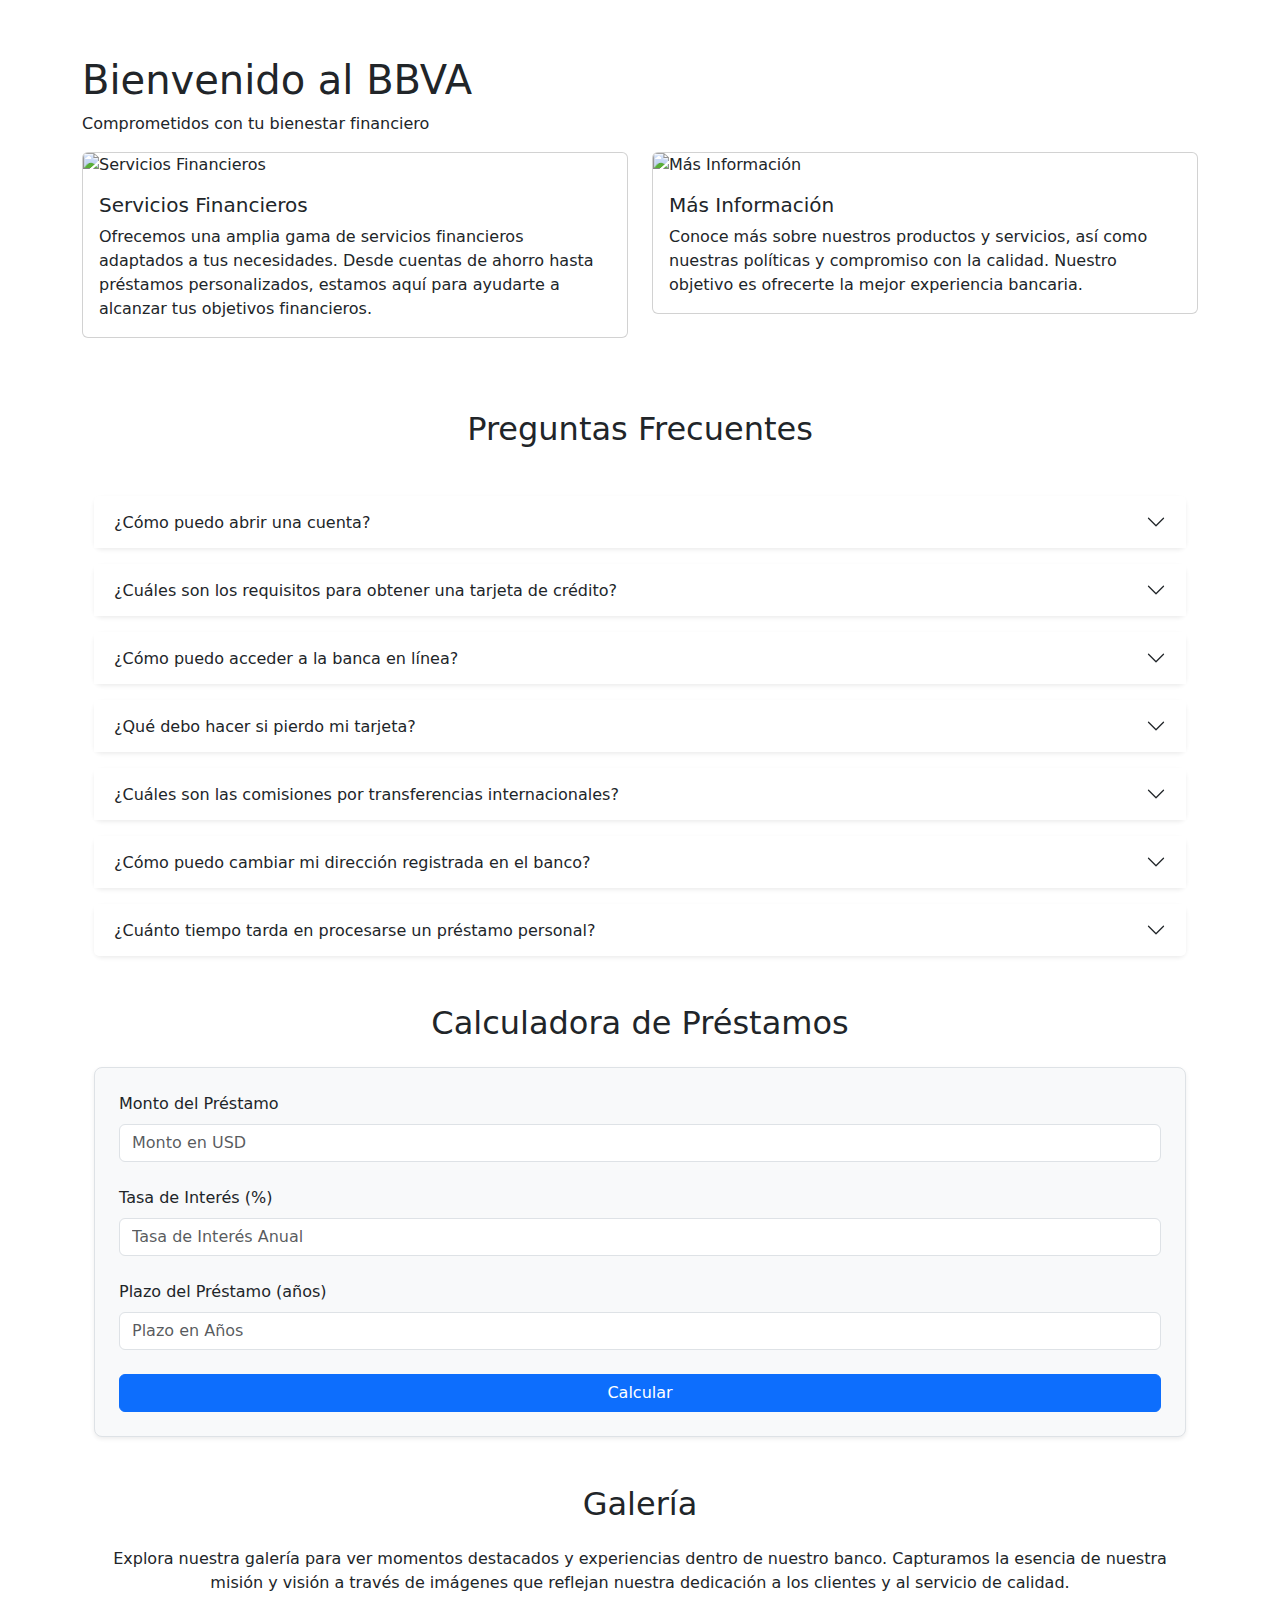
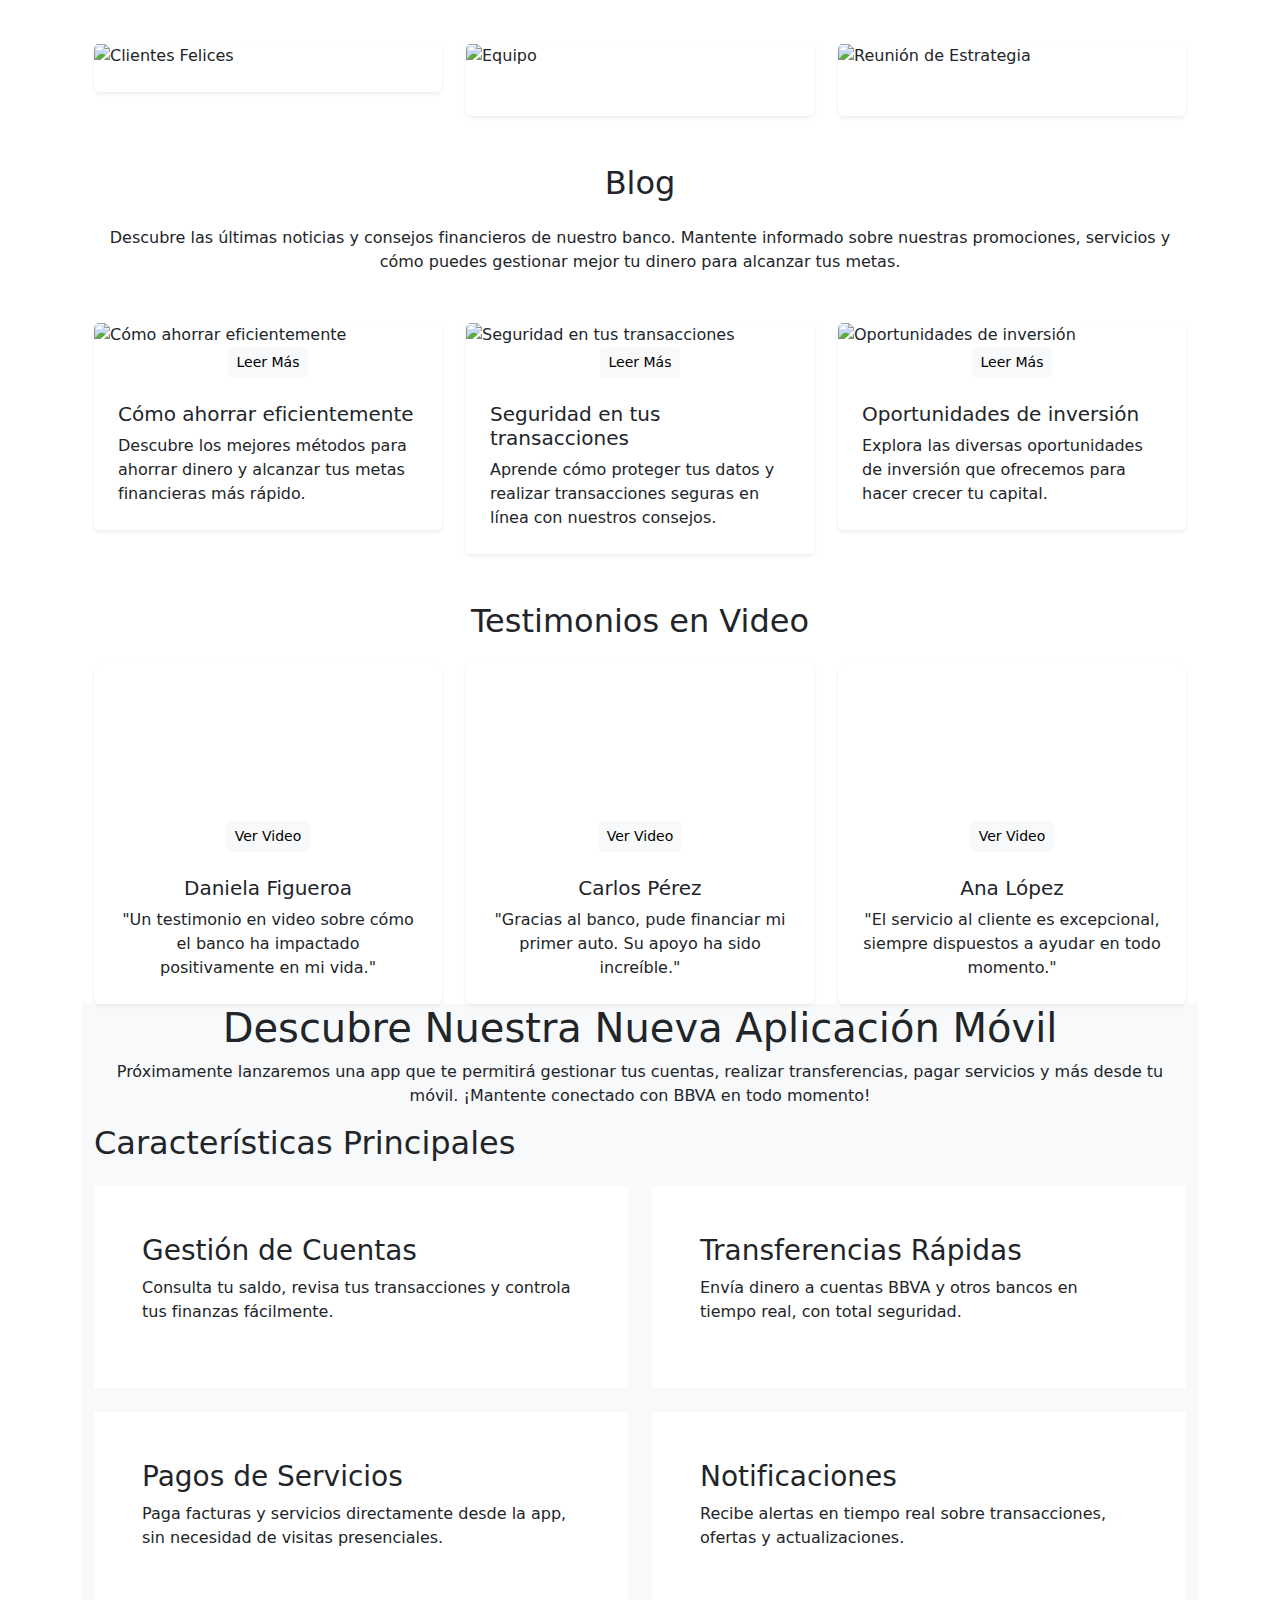
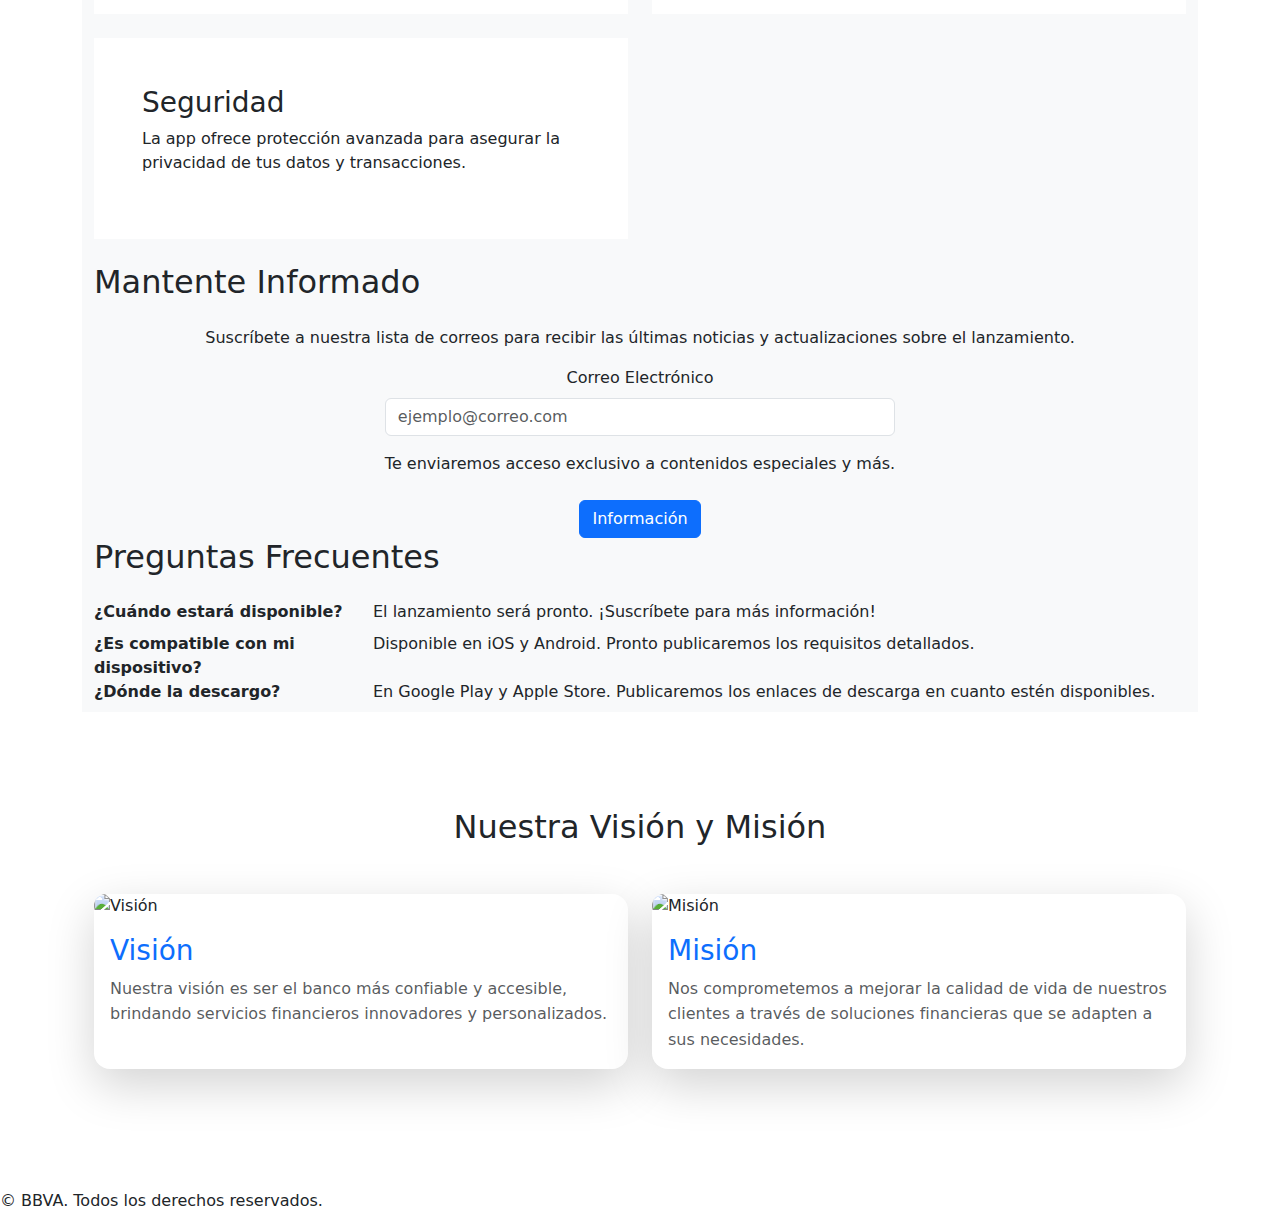
==== src/main/resources/templates/Banco/informacion.html @ 05da5498 "Exposion" ====
<!DOCTYPE html>
<html lang="es" xmlns:th="http://www.thymeleaf.org">
<head>
    <meta charset="UTF-8">
    <meta name="viewport" content="width=device-width, initial-scale=1.0">
    <title>BBVA</title>
    <link href="https://cdn.jsdelivr.net/npm/bootstrap@5.3.0/dist/css/bootstrap.min.css" rel="stylesheet">
    <link rel="stylesheet" href="https://cdnjs.cloudflare.com/ajax/libs/aos/2.3.4/aos.css">
    <link href="https://fonts.googleapis.com/css?family=Roboto:400,700&display=swap" rel="stylesheet">
    <link href="/CssInicio/informacion.css" rel="stylesheet">


</head>
<body>
<header class="header">
    <nav class="navbar navbar-expand-lg navbar-dark">
        <a class="navbar-brand" href="/inicio"><i class="fas fa-building"></i> BBVA</a>
        <button class="navbar-toggler" type="button" data-bs-toggle="collapse" data-bs-target="#navbarNav" aria-controls="navbarNav" aria-expanded="false" aria-label="Toggle navigation">
            <span class="navbar-toggler-icon"></span>
        </button>
        <div class="collapse navbar-collapse" id="navbarNav">
            <ul class="navbar-nav ms-auto">
                <li class="nav-item"><a class="nav-link" href="#servicios">Servicios</a></li>
                <li class="nav-item"><a class="nav-link" href="#faq">FAQ</a></li>
                <li class="nav-item"><a class="nav-link" href="#calcula-prestamo">Calculadora</a></li>
                <li class="nav-item"><a class="nav-link" href="#galeria">Galería</a></li>
                <li class="nav-item"><a class="nav-link" href="#blog">Blog</a></li>
                <li class="nav-item"><a class="nav-link" href="#contacto">Contacto</a></li>
                <li class="nav-item"><a class="nav-link" href="#vision-mision">Visión y Misión</a></li>
            </ul>
        </div>
    </nav>
</header>
<section id="inicio" class="hero-section">
    <div class="container">
        <h1>Bienvenido al BBVA </h1>
        <p>Comprometidos con tu bienestar financiero</p>
    </div>
</section>
<div class="container content">
    <div id="servicios" class="row">
        <div class="col-md-6 mb-4">
            <div class="card" data-aos="fade-up">
                <img src="https://media.istockphoto.com/id/1415838837/es/foto/fila-de-personas-al-cajero-del-banco-cajero-fondo-desenfocado.jpg?s=2048x2048&w=is&k=20&c=HhkFoZl8NCTM3P3yYppJZtCV4sbtuB2PRrF3k4simpI=" class="card-img-top" alt="Servicios Financieros">
                <div class="card-body">
                    <h5 class="card-title">Servicios Financieros</h5>
                    <p class="card-text">Ofrecemos una amplia gama de servicios financieros adaptados a tus necesidades. Desde cuentas de ahorro hasta préstamos personalizados, estamos aquí para ayudarte a alcanzar tus objetivos financieros.</p>
                </div>
            </div>
        </div>
        <div class="col-md-6 mb-4">
            <div class="card" data-aos="fade-up">
                <img src="https://colombia.unir.net/wp-content/uploads/sites/4/2022/05/sign-here-picture-id1282395437-1-1.jpg" class="card-img-top" alt="Más Información">
                <div class="card-body">
                    <h5 class="card-title">Más Información</h5>
                    <p class="card-text">Conoce más sobre nuestros productos y servicios, así como nuestras políticas y compromiso con la calidad. Nuestro objetivo es ofrecerte la mejor experiencia bancaria.</p>
                </div>
            </div>
        </div>
    </div>

    <section id="faq" class="container mt-5">
        <h2 class="text-center mb-5">Preguntas Frecuentes</h2>
        <div class="accordion" id="faqAccordion">
            <!-- Pregunta 1 -->
            <div class="accordion-item border-0 mb-3 rounded-3 shadow-sm">
                <h2 class="accordion-header" id="headingOne">
                    <button class="accordion-button collapsed" type="button" data-bs-toggle="collapse" data-bs-target="#collapseOne" aria-expanded="false" aria-controls="collapseOne">
                        ¿Cómo puedo abrir una cuenta?
                    </button>
                </h2>
                <div id="collapseOne" class="accordion-collapse collapse" aria-labelledby="headingOne" data-bs-parent="#faqAccordion">
                    <div class="accordion-body">
                        Puedes abrir una cuenta visitando nuestra sucursal más cercana o completando el formulario en línea en nuestra página de apertura de cuentas.
                    </div>
                </div>
            </div>

            <!-- Pregunta 2 -->
            <div class="accordion-item border-0 mb-3 rounded-3 shadow-sm">
                <h2 class="accordion-header" id="headingTwo">
                    <button class="accordion-button collapsed" type="button" data-bs-toggle="collapse" data-bs-target="#collapseTwo" aria-expanded="false" aria-controls="collapseTwo">
                        ¿Cuáles son los requisitos para obtener una tarjeta de crédito?
                    </button>
                </h2>
                <div id="collapseTwo" class="accordion-collapse collapse" aria-labelledby="headingTwo" data-bs-parent="#faqAccordion">
                    <div class="accordion-body">
                        Los requisitos para obtener una tarjeta de crédito incluyen ser mayor de edad, tener una identificación válida, comprobante de ingresos y un historial crediticio positivo. Puedes consultar los detalles en nuestra página de productos.
                    </div>
                </div>
            </div>

            <!-- Pregunta 3 -->
            <div class="accordion-item border-0 mb-3 rounded-3 shadow-sm">
                <h2 class="accordion-header" id="headingThree">
                    <button class="accordion-button collapsed" type="button" data-bs-toggle="collapse" data-bs-target="#collapseThree" aria-expanded="false" aria-controls="collapseThree">
                        ¿Cómo puedo acceder a la banca en línea?
                    </button>
                </h2>
                <div id="collapseThree" class="accordion-collapse collapse" aria-labelledby="headingThree" data-bs-parent="#faqAccordion">
                    <div class="accordion-body">
                        Puedes acceder a la banca en línea registrándote en nuestro portal web. Necesitarás tu número de cuenta y un correo electrónico válido para completar el registro.
                    </div>
                </div>
            </div>

            <!-- Pregunta 4 -->
            <div class="accordion-item border-0 mb-3 rounded-3 shadow-sm">
                <h2 class="accordion-header" id="headingFour">
                    <button class="accordion-button collapsed" type="button" data-bs-toggle="collapse" data-bs-target="#collapseFour" aria-expanded="false" aria-controls="collapseFour">
                        ¿Qué debo hacer si pierdo mi tarjeta?
                    </button>
                </h2>
                <div id="collapseFour" class="accordion-collapse collapse" aria-labelledby="headingFour" data-bs-parent="#faqAccordion">
                    <div class="accordion-body">
                        Si pierdes tu tarjeta, te recomendamos que la bloquees inmediatamente utilizando nuestra app móvil o llamando a nuestro centro de atención al cliente. Posteriormente, puedes solicitar una tarjeta de reemplazo.
                    </div>
                </div>
            </div>

            <!-- Pregunta 5 -->
            <div class="accordion-item border-0 mb-3 rounded-3 shadow-sm">
                <h2 class="accordion-header" id="headingFive">
                    <button class="accordion-button collapsed" type="button" data-bs-toggle="collapse" data-bs-target="#collapseFive" aria-expanded="false" aria-controls="collapseFive">
                        ¿Cuáles son las comisiones por transferencias internacionales?
                    </button>
                </h2>
                <div id="collapseFive" class="accordion-collapse collapse" aria-labelledby="headingFive" data-bs-parent="#faqAccordion">
                    <div class="accordion-body">
                        Las comisiones por transferencias internacionales varían según el monto y el destino de la transferencia. Puedes consultar las tarifas específicas en nuestra sección de tarifas y comisiones en el sitio web.
                    </div>
                </div>
            </div>

            <!-- Pregunta 6 -->
            <div class="accordion-item border-0 mb-3 rounded-3 shadow-sm">
                <h2 class="accordion-header" id="headingSix">
                    <button class="accordion-button collapsed" type="button" data-bs-toggle="collapse" data-bs-target="#collapseSix" aria-expanded="false" aria-controls="collapseSix">
                        ¿Cómo puedo cambiar mi dirección registrada en el banco?
                    </button>
                </h2>
                <div id="collapseSix" class="accordion-collapse collapse" aria-labelledby="headingSix" data-bs-parent="#faqAccordion">
                    <div class="accordion-body">
                        Para cambiar tu dirección registrada, visita cualquiera de nuestras sucursales con una identificación válida y un comprobante de domicilio reciente. También puedes hacerlo a través de nuestra banca en línea.
                    </div>
                </div>
            </div>

            <!-- Pregunta 7 -->
            <div class="accordion-item border-0 mb-3 rounded-3 shadow-sm">
                <h2 class="accordion-header" id="headingSeven">
                    <button class="accordion-button collapsed" type="button" data-bs-toggle="collapse" data-bs-target="#collapseSeven" aria-expanded="false" aria-controls="collapseSeven">
                        ¿Cuánto tiempo tarda en procesarse un préstamo personal?
                    </button>
                </h2>
                <div id="collapseSeven" class="accordion-collapse collapse" aria-labelledby="headingSeven" data-bs-parent="#faqAccordion">
                    <div class="accordion-body">
                        El proceso para la aprobación de un préstamo personal puede tardar entre 24 y 72 horas, dependiendo de la documentación y verificación de información. Recibirás una notificación una vez que tu préstamo sea aprobado.
                    </div>
                </div>
            </div>
        </div>
    </section>



    <section id="calcula-prestamo" class="container mt-5">
        <h2 class="text-center mb-4">Calculadora de Préstamos</h2>
        <form id="loanCalculator" class="p-4 border rounded-3 shadow-sm bg-light">
            <div class="mb-4">
                <label for="amount" class="form-label">Monto del Préstamo</label>
                <input type="number" class="form-control" id="amount" placeholder="Monto en USD" required>
            </div>
            <div class="mb-4">
                <label for="interest" class="form-label">Tasa de Interés (%)</label>
                <input type="number" class="form-control" id="interest" placeholder="Tasa de Interés Anual" required>
            </div>
            <div class="mb-4">
                <label for="term" class="form-label">Plazo del Préstamo (años)</label>
                <input type="number" class="form-control" id="term" placeholder="Plazo en Años" required>
            </div>
            <button type="button" class="btn btn-primary w-100" onclick="calculateLoan()">Calcular</button>
        </form>
        <div id="loanResult" class="mt-4 text-center alert alert-info d-none">
            <h4>Resultado del Préstamo</h4>
            <p id="resultMessage" class="mb-0"></p>
        </div>
    </section>

    <section id="galeria" class="container mt-5 gallery">
        <h2 class="text-center mb-4">Galería</h2>
        <p class="text-center mb-5">Explora nuestra galería para ver momentos destacados y experiencias dentro de nuestro banco. Capturamos la esencia de nuestra misión y visión a través de imágenes que reflejan nuestra dedicación a los clientes y al servicio de calidad.</p>

        <div class="row g-4">
            <div class="col-md-4">
                <div class="gallery-item rounded overflow-hidden shadow-sm position-relative">
                    <img src="https://images.ecestaticos.com/2xwGD2yha1y-ep8enZ8BBk8vZXc=/40x0:1372x999/557x418/filters:fill(white):format(jpg)/f.elconfidencial.com%2Foriginal%2F880%2F90e%2Ff88%2F88090ef8823801c0f19287c01dce1b8b.jpg" class="img-fluid" alt="Clientes Felices">
                    <div class="overlay d-flex align-items-center justify-content-center">
                        <p class="text-white text-center mb-0">Clientes satisfechos en nuestras oficinas</p>
                    </div>
                </div>
            </div>
            <div class="col-md-4">
                <div class="gallery-item rounded overflow-hidden shadow-sm position-relative">
                    <img src="https://clinicasorigen.es/wp-content/uploads/2019/03/dia-de-la-felicidad.jpg" class="img-fluid" alt="Equipo">
                    <div class="overlay d-flex align-items-center justify-content-center">
                        <p class="text-white text-center mb-0">Nuestro equipo celebrando el Día de la Felicidad</p>
                    </div>
                </div>
            </div>
            <div class="col-md-4">
                <div class="gallery-item rounded overflow-hidden shadow-sm position-relative">
                    <img src="https://psicologiamonzo.com/wp-content/uploads/2019/03/felices-empresarios-hombres-mujeres-trabajando-computadora-portatil_23-2147839921.jpg" class="img-fluid" alt="Reunión de Estrategia">
                    <div class="overlay d-flex align-items-center justify-content-center">
                        <p class="text-white text-center mb-0">Reunión de estrategia con socios comerciales</p>
                    </div>
                </div>
            </div>
        </div>
    </section>


    <section id="blog" class="container mt-5">
        <h2 class="text-center mb-4">Blog</h2>
        <p class="text-center mb-5">Descubre las últimas noticias y consejos financieros de nuestro banco. Mantente informado sobre nuestras promociones, servicios y cómo puedes gestionar mejor tu dinero para alcanzar tus metas.</p>

        <div class="row g-4">
            <!-- Artículo 1 -->
            <div class="col-md-4">
                <div class="card blog-card border-0 shadow-sm rounded overflow-hidden">
                    <div class="position-relative">
                        <img src="https://www.bancoguayaquil.com/static/cb7e98930017b16c87fa6f682b9fa86e/285a1/primero-tu.jpg" class="card-img-top" alt="Cómo ahorrar eficientemente">
                        <div class="overlay-blog d-flex align-items-center justify-content-center">
                            <a href="#" class="btn btn-light btn-sm">Leer Más</a>
                        </div>
                    </div>
                    <div class="card-body p-4">
                        <h5 class="card-title">Cómo ahorrar eficientemente</h5>
                        <p class="card-text">Descubre los mejores métodos para ahorrar dinero y alcanzar tus metas financieras más rápido.</p>
                    </div>
                </div>
            </div>

            <!-- Artículo 2 -->
            <div class="col-md-4">
                <div class="card blog-card border-0 shadow-sm rounded overflow-hidden">
                    <div class="position-relative">
                        <img src="https://www.bancoguayaquil.com/documents/images/blog/post8/portada.webp" class="card-img-top" alt="Seguridad en tus transacciones">
                        <div class="overlay-blog d-flex align-items-center justify-content-center">
                            <a href="#" class="btn btn-light btn-sm">Leer Más</a>
                        </div>
                    </div>
                    <div class="card-body p-4">
                        <h5 class="card-title">Seguridad en tus transacciones</h5>
                        <p class="card-text">Aprende cómo proteger tus datos y realizar transacciones seguras en línea con nuestros consejos.</p>
                    </div>
                </div>
            </div>

            <!-- Artículo 3 -->
            <div class="col-md-4">
                <div class="card blog-card border-0 shadow-sm rounded overflow-hidden">
                    <div class="position-relative">
                        <img src="https://www.bancoguayaquil.com/documents/images/blog/post7/portada.webp" class="card-img-top" alt="Oportunidades de inversión">
                        <div class="overlay-blog d-flex align-items-center justify-content-center">
                            <a href="#" class="btn btn-light btn-sm">Leer Más</a>
                        </div>
                    </div>
                    <div class="card-body p-4">
                        <h5 class="card-title">Oportunidades de inversión</h5>
                        <p class="card-text">Explora las diversas oportunidades de inversión que ofrecemos para hacer crecer tu capital.</p>
                    </div>
                </div>
            </div>
        </div>
    </section>




    <section id="testimonios" class="container mt-5">
        <h2 class="text-center mb-4">Testimonios en Video</h2>
        <div class="row g-4">
            <!-- Testimonio 1 -->
            <div class="col-md-4">
                <div class="card testimonial-card shadow-sm border-0 rounded overflow-hidden">
                    <div class="position-relative">
                        <iframe class="card-img-top rounded-top" src="https://www.youtube.com/embed/tecB-YAU6K4" frameborder="0" allowfullscreen></iframe>
                        <div class="overlay-testimonial d-flex align-items-center justify-content-center">
                            <a href="https://www.youtube.com/embed/tecB-YAU6K4" class="btn btn-light btn-sm">Ver Video</a>
                        </div>
                    </div>
                    <div class="card-body text-center p-4">
                        <h5 class="card-title">Daniela Figueroa</h5>
                        <p class="card-text">"Un testimonio en video sobre cómo el banco ha impactado positivamente en mi vida."</p>
                    </div>
                </div>
            </div>

            <!-- Testimonio 2 -->
            <div class="col-md-4">
                <div class="card testimonial-card shadow-sm border-0 rounded overflow-hidden">
                    <div class="position-relative">
                        <iframe class="card-img-top rounded-top" src="https://www.youtube.com/embed/imrNJZwmY0g" frameborder="0" allowfullscreen></iframe>
                        <div class="overlay-testimonial d-flex align-items-center justify-content-center">
                            <a href="https://www.youtube.com/embed/imrNJZwmY0g" class="btn btn-light btn-sm">Ver Video</a>
                        </div>
                    </div>
                    <div class="card-body text-center p-4">
                        <h5 class="card-title">Carlos Pérez</h5>
                        <p class="card-text">"Gracias al banco, pude financiar mi primer auto. Su apoyo ha sido increíble."</p>
                    </div>
                </div>
            </div>

            <!-- Testimonio 3 -->
            <div class="col-md-4">
                <div class="card testimonial-card shadow-sm border-0 rounded overflow-hidden">
                    <div class="position-relative">
                        <iframe class="card-img-top rounded-top" src="https://www.youtube.com/embed/YjamKRd4BI8" frameborder="0" allowfullscreen></iframe>
                        <div class="overlay-testimonial d-flex align-items-center justify-content-center">
                            <a href="https://www.youtube.com/embed/YjamKRd4BI8" class="btn btn-light btn-sm">Ver Video</a>
                        </div>
                    </div>
                    <div class="card-body text-center p-4">
                        <h5 class="card-title">Ana López</h5>
                        <p class="card-text">"El servicio al cliente es excepcional, siempre dispuestos a ayudar en todo momento."</p>
                    </div>
                </div>
            </div>
        </div>
    </section>
    <section class="info-section py-10 bg-light">
        <div class="container">
            <!-- Título y Descripción de la Sección -->
            <h1 class="text-center text-4xl font-bold mb-6">Descubre Nuestra Nueva Aplicación Móvil</h1>
            <p class="text-center text-lg text-gray-700 mb-8">
                Próximamente lanzaremos una app que te permitirá gestionar tus cuentas, realizar transferencias, pagar servicios y más desde tu móvil. ¡Mantente conectado con BBVA en todo momento!
            </p>

            <!-- Características Principales -->
            <h2 class="text-2xl font-semibold mb-4 text-gray-800">Características Principales</h2>
            <div class="row">
                <!-- Gestión de Cuentas -->
                <div class="col-md-6 mb-4">
                    <div class="feature-box p-5 rounded-lg shadow-md bg-white">
                        <h3 class="text-lg font-medium text-gray-800 mb-2"><i class="fas fa-wallet mr-2"></i>Gestión de Cuentas</h3>
                        <p class="text-gray-600">Consulta tu saldo, revisa tus transacciones y controla tus finanzas fácilmente.</p>
                    </div>
                </div>
                <!-- Transferencias Rápidas -->
                <div class="col-md-6 mb-4">
                    <div class="feature-box p-5 rounded-lg shadow-md bg-white">
                        <h3 class="text-lg font-medium text-gray-800 mb-2"><i class="fas fa-exchange-alt mr-2"></i>Transferencias Rápidas</h3>
                        <p class="text-gray-600">Envía dinero a cuentas BBVA y otros bancos en tiempo real, con total seguridad.</p>
                    </div>
                </div>
                <!-- Pagos de Servicios -->
                <div class="col-md-6 mb-4">
                    <div class="feature-box p-5 rounded-lg shadow-md bg-white">
                        <h3 class="text-lg font-medium text-gray-800 mb-2"><i class="fas fa-file-invoice mr-2"></i>Pagos de Servicios</h3>
                        <p class="text-gray-600">Paga facturas y servicios directamente desde la app, sin necesidad de visitas presenciales.</p>
                    </div>
                </div>
                <!-- Notificaciones -->
                <div class="col-md-6 mb-4">
                    <div class="feature-box p-5 rounded-lg shadow-md bg-white">
                        <h3 class="text-lg font-medium text-gray-800 mb-2"><i class="fas fa-bell mr-2"></i>Notificaciones</h3>
                        <p class="text-gray-600">Recibe alertas en tiempo real sobre transacciones, ofertas y actualizaciones.</p>
                    </div>
                </div>
                <!-- Seguridad -->
                <div class="col-md-6 mb-4">
                    <div class="feature-box p-5 rounded-lg shadow-md bg-white">
                        <h3 class="text-lg font-medium text-gray-800 mb-2"><i class="fas fa-lock mr-2"></i>Seguridad</h3>
                        <p class="text-gray-600">La app ofrece protección avanzada para asegurar la privacidad de tus datos y transacciones.</p>
                    </div>
                </div>
            </div>

            <!-- Mantente Informado -->
            <h2 class="text-2xl font-semibold mt-10 mb-4 text-gray-800">Mantente Informado</h2>
            <p class="text-center text-lg text-gray-700 mb-6">
                Suscríbete a nuestra lista de correos para recibir las últimas noticias y actualizaciones sobre el lanzamiento.
            </p>
            <div class="text-center">
                <form action="#" method="post" class="d-inline-block">
                    <div class="mb-3">
                        <label for="email" class="form-label">Correo Electrónico</label>
                        <input type="email" class="form-control shadow-md" id="email" name="email" placeholder="ejemplo@correo.com" required>
                    </div>
                    <p class="text-sm text-gray-500 mb-4">Te enviaremos acceso exclusivo a contenidos especiales y más.</p>
                    <a class="btn btn-primary info-button" href="#" th:href="@{/formularios}">
                        <i class="fas fa-info-circle"></i> Información
                    </a>


                </form>
            </div>

            <!-- Preguntas Frecuentes -->
            <h2 class="text-2xl font-semibold mt-10 mb-4 text-gray-800">Preguntas Frecuentes</h2>
            <dl class="row">
                <dt class="col-sm-3 font-medium text-gray-800">¿Cuándo estará disponible?</dt>
                <dd class="col-sm-9 text-gray-600">El lanzamiento será pronto. ¡Suscríbete para más información!</dd>

                <dt class="col-sm-3 font-medium text-gray-800">¿Es compatible con mi dispositivo?</dt>
                <dd class="col-sm-9 text-gray-600">Disponible en iOS y Android. Pronto publicaremos los requisitos detallados.</dd>

                <dt class="col-sm-3 font-medium text-gray-800">¿Dónde la descargo?</dt>
                <dd class="col-sm-9 text-gray-600">En Google Play y Apple Store. Publicaremos los enlaces de descarga en cuanto estén disponibles.</dd>
            </dl>
        </div>
    </section>




    <section id="vision-mision" class="container my-5 py-5">
        <h2 class="text-center mb-5 font-weight-bold text-dark">Nuestra Visión y Misión</h2>
        <div class="row">
            <!-- Tarjeta de Visión -->
            <div class="col-md-6 mb-4">
                <div class="card border-0 shadow-lg h-100 rounded-4" data-aos="fade-up">
                    <img src="https://bancoatlantida.com.ni/img/bg-vision.jpg" class="card-img-top rounded-4" alt="Visión">
                    <div class="card-body">
                        <h3 class="card-title text-primary font-weight-bold">Visión</h3>
                        <p class="card-text text-muted" style="line-height: 1.6;">
                            Nuestra visión es ser el banco más confiable y accesible, brindando servicios financieros innovadores y personalizados.
                        </p>
                    </div>
                </div>
            </div>
            <!-- Tarjeta de Misión -->
            <div class="col-md-6 mb-4">
                <div class="card border-0 shadow-lg h-100 rounded-4" data-aos="fade-up" data-aos-delay="200">
                    <img src="https://bancoatlantida.com.ni/img/bg-mision.jpg" class="card-img-top rounded-4" alt="Misión">
                    <div class="card-body">
                        <h3 class="card-title text-primary font-weight-bold">Misión</h3>
                        <p class="card-text text-muted" style="line-height: 1.6;">
                            Nos comprometemos a mejorar la calidad de vida de nuestros clientes a través de soluciones financieras que se adapten a sus necesidades.
                        </p>
                    </div>
                </div>
            </div>
        </div>
    </section>


</div>
<footer class="footer">
    <p>&copy; BBVA. Todos los derechos reservados.</p>
</footer>

<script src="https://cdn.jsdelivr.net/npm/bootstrap@5.3.0/dist/js/bootstrap.bundle.min.js"></script>
<script src="https://cdnjs.cloudflare.com/ajax/libs/aos/2.3.4/aos.js"></script>

<script>
    AOS.init();
    function calculateLoan() {
        const amount = parseFloat(document.getElementById('amount').value);
        const interest = parseFloat(document.getElementById('interest').value) / 100 / 12;
        const term = parseFloat(document.getElementById('term').value) * 12;

        const x = Math.pow(1 + interest, term);
        const monthly = (amount * x * interest) / (x - 1);

        document.getElementById('loanResult').innerHTML = `Pago Mensual: $${monthly.toFixed(2)}`;
    }

    function calculateLoan() {
        const amount = document.getElementById('amount').value;
        const interest = document.getElementById('interest').value;
        const term = document.getElementById('term').value;

        // Convertir valores a números
        const principal = parseFloat(amount);
        const annualInterestRate = parseFloat(interest) / 100;
        const numberOfYears = parseFloat(term);

        // Cálculo del préstamo
        const monthlyInterestRate = annualInterestRate / 12;
        const numberOfMonths = numberOfYears * 12;
        const monthlyPayment = (principal * monthlyInterestRate) / (1 - Math.pow(1 + monthlyInterestRate, -numberOfMonths));

        if (isNaN(monthlyPayment) || monthlyPayment === Infinity || monthlyPayment < 0) {
            document.getElementById('loanResult').classList.add('d-none');
            alert("Por favor, ingrese valores válidos.");
            return;
        }

        const totalPayment = (monthlyPayment * numberOfMonths).toFixed(2);
        const resultMessage = `El pago total del préstamo es de <strong>$${totalPayment}</strong>.<br> Mensualidad: <strong>$${monthlyPayment.toFixed(2)}</strong>`;

        // Mostrar resultado
        document.getElementById('resultMessage').innerHTML = resultMessage;
        document.getElementById('loanResult').classList.remove('d-none');
    }


</script>
</body>
</html>
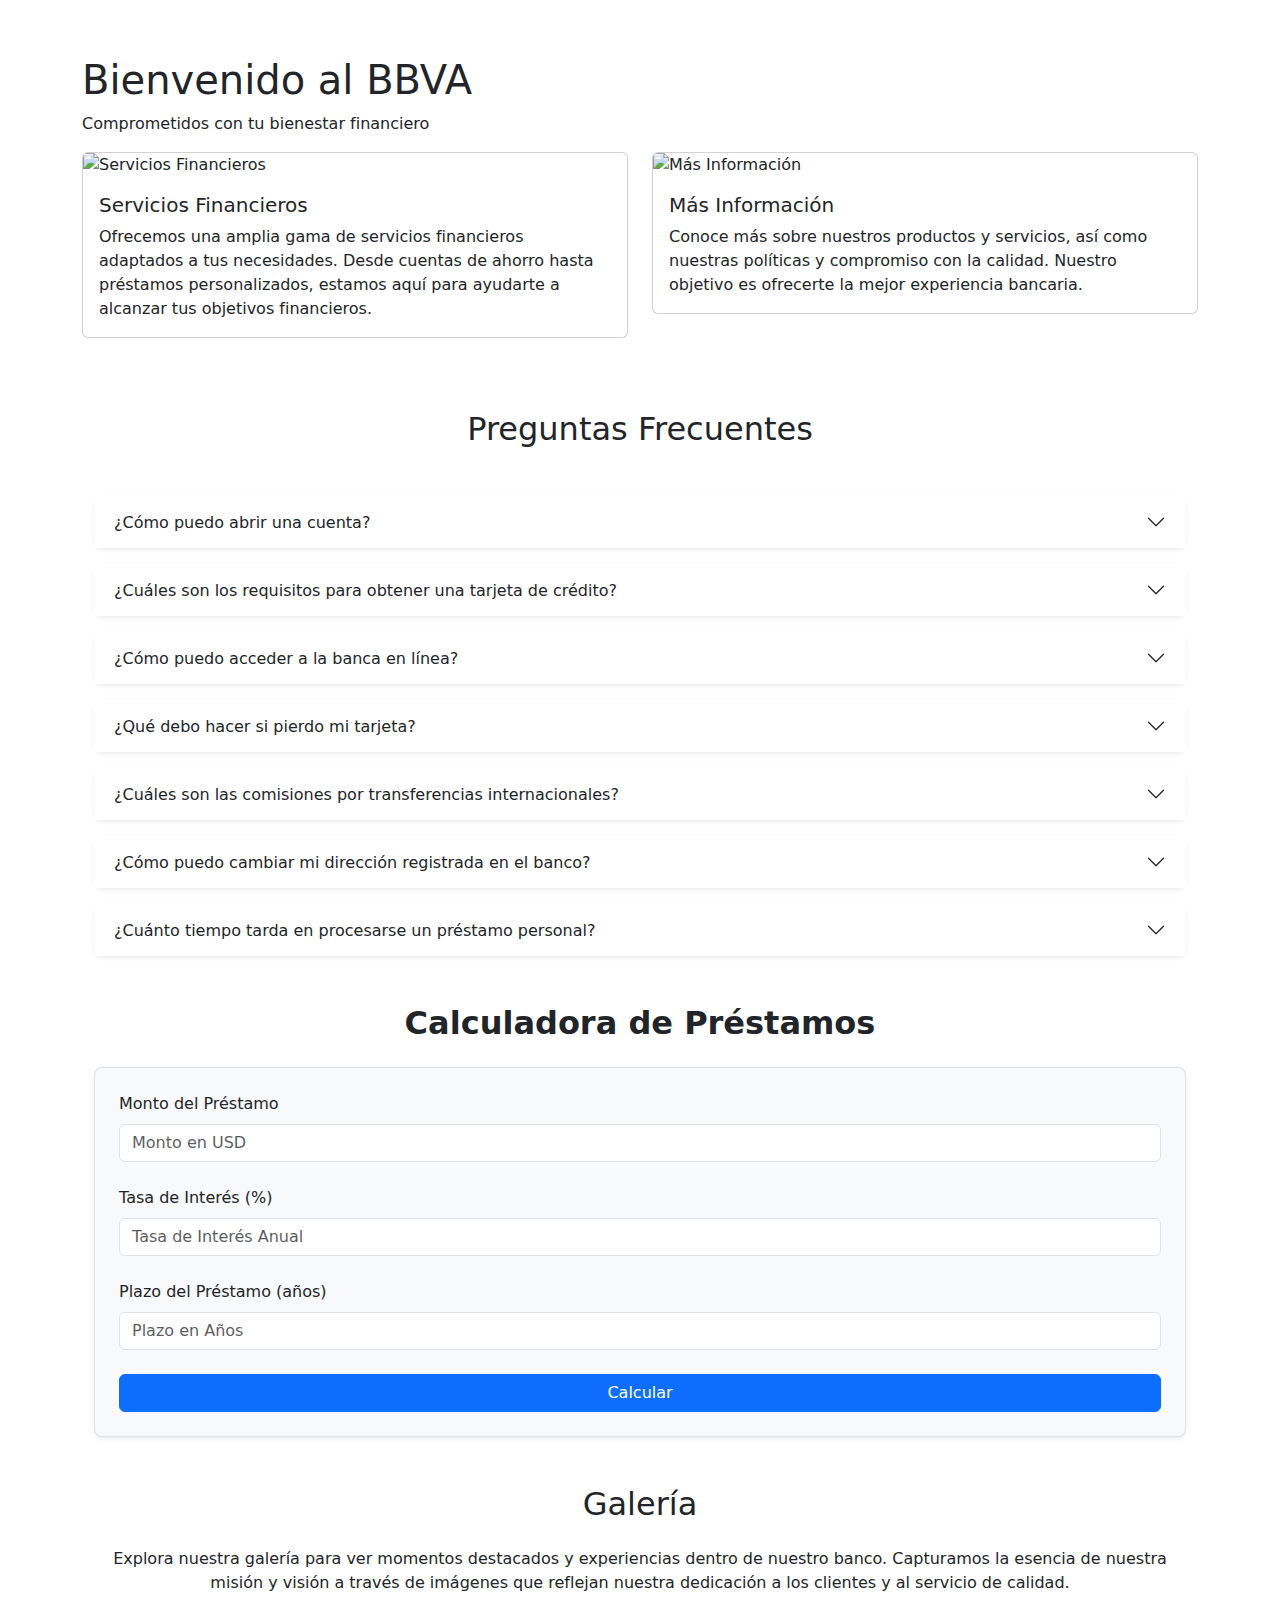
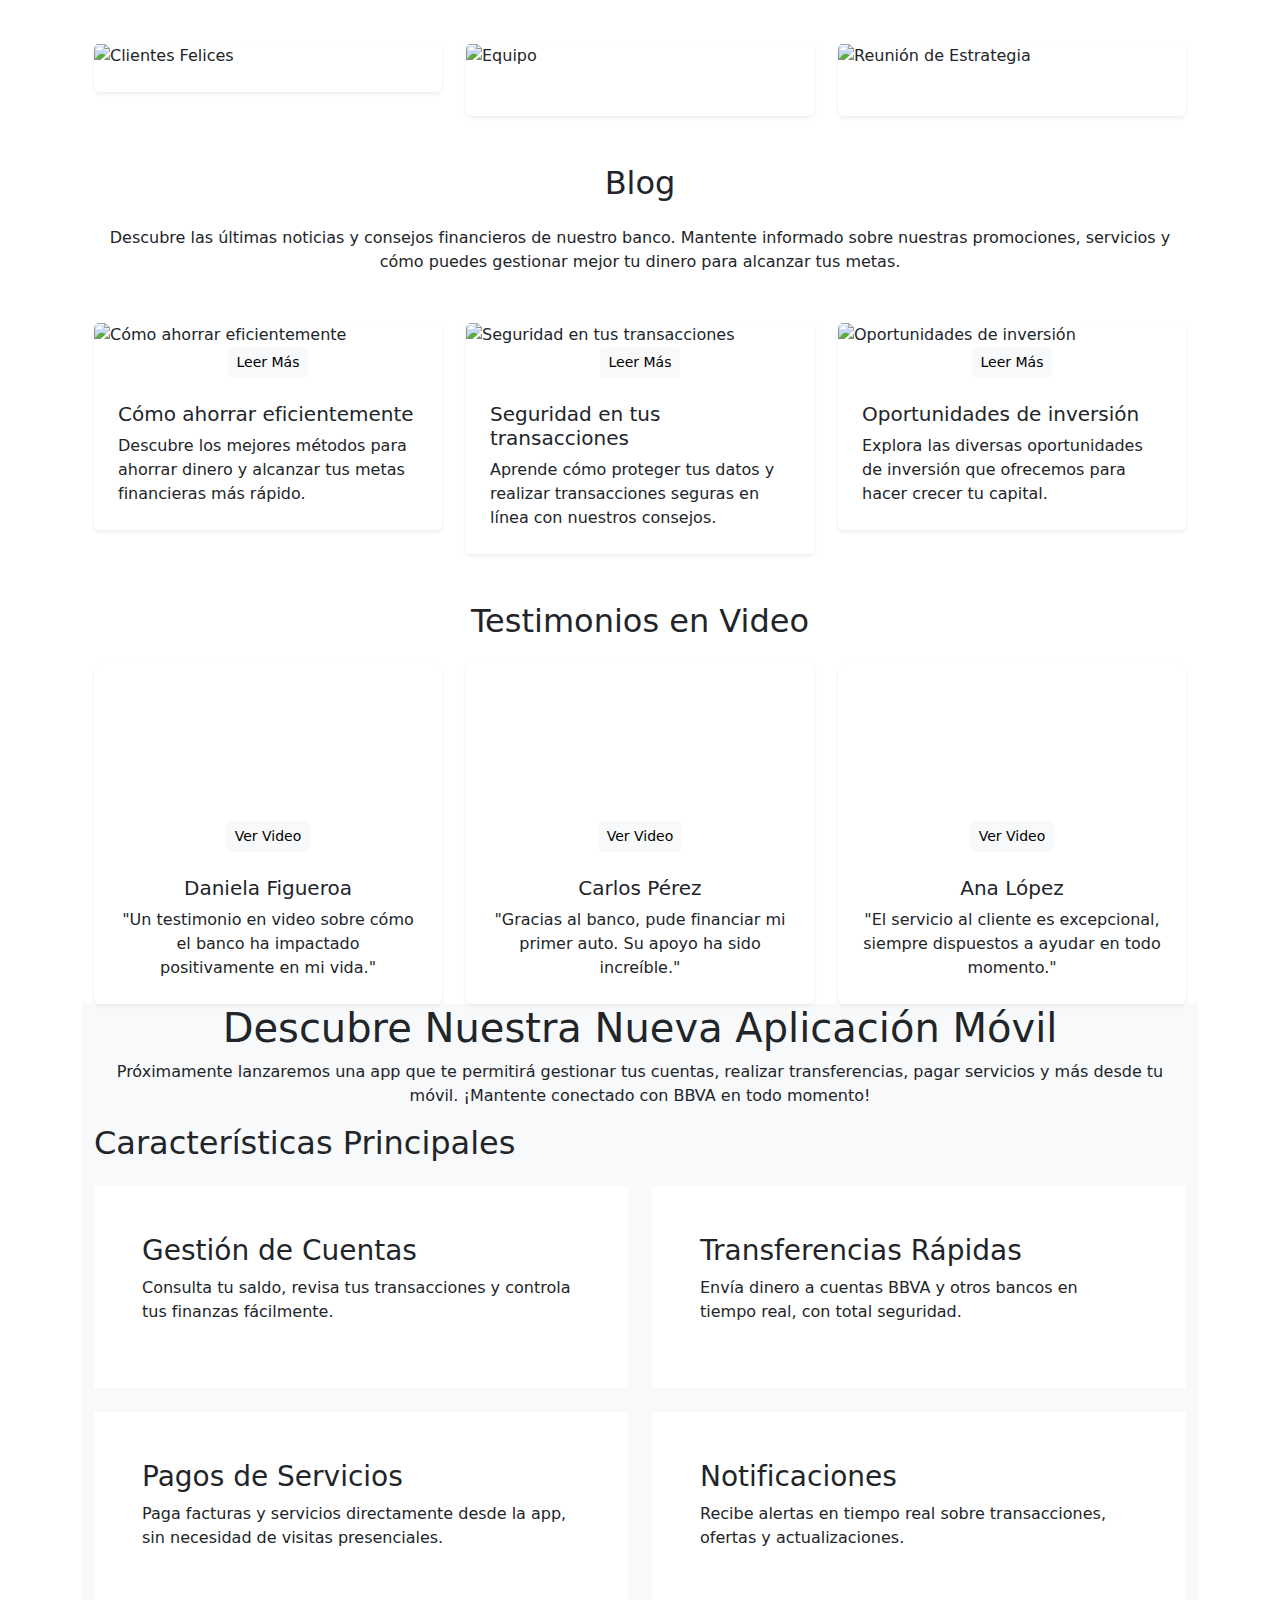
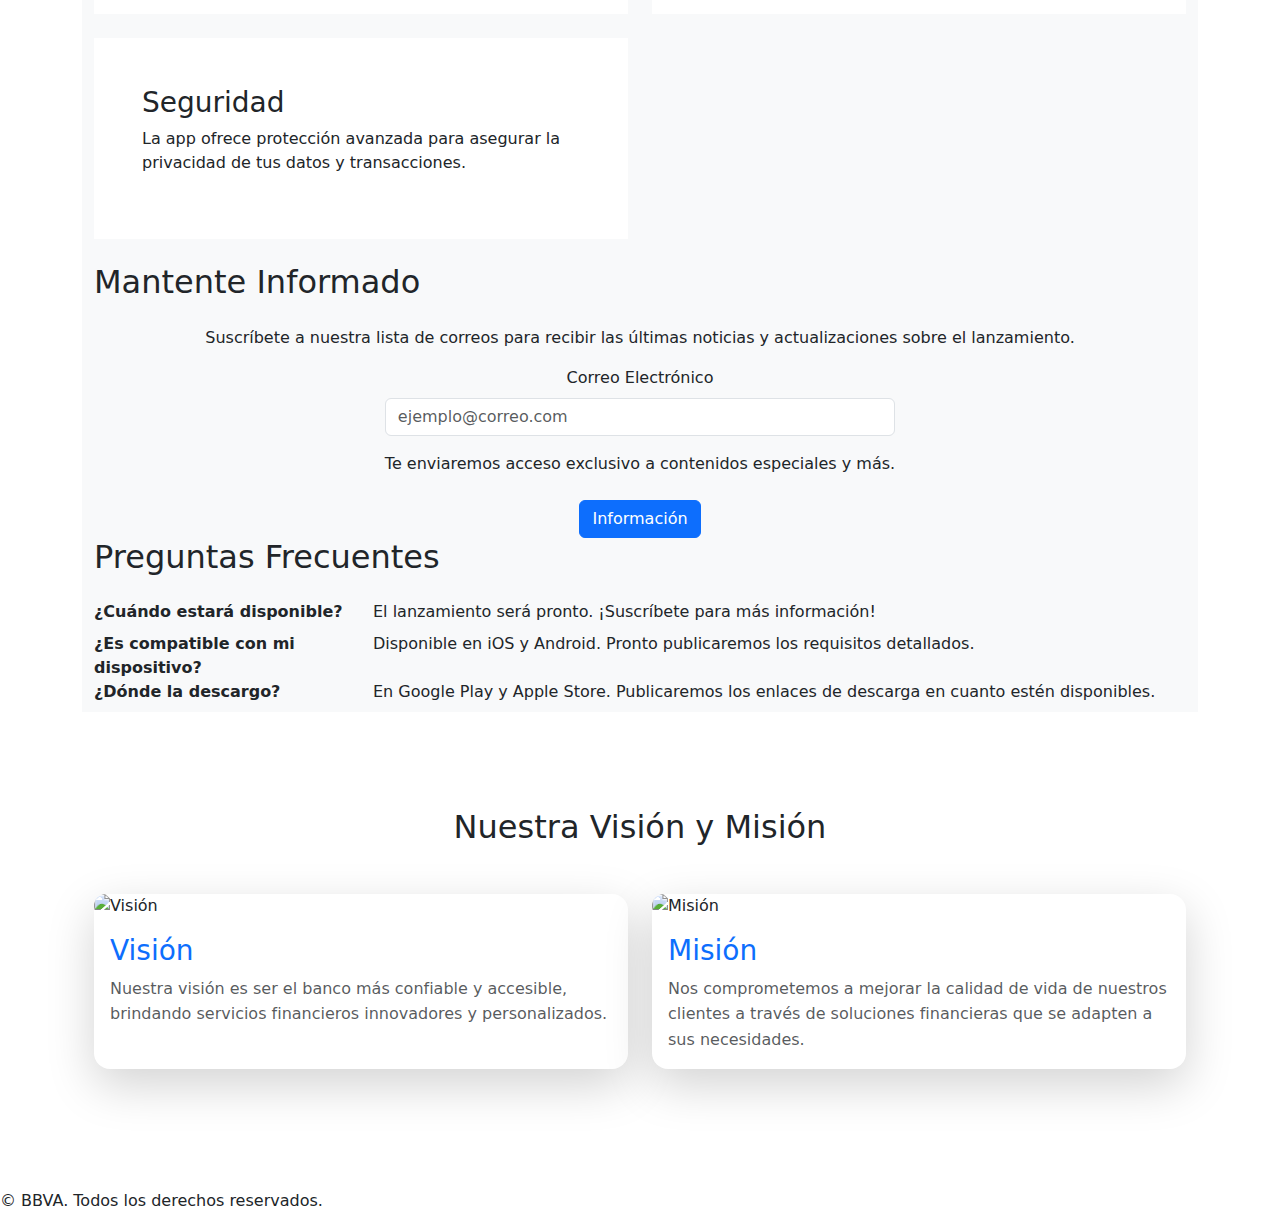
==== commit e2b3610a: "expos" ====
--- a/src/main/resources/templates/Banco/informacion.html
+++ b/src/main/resources/templates/Banco/informacion.html
@@ -165,7 +165,7 @@
 
 
     <section id="calcula-prestamo" class="container mt-5">
-        <h2 class="text-center mb-4">Calculadora de Préstamos</h2>
+        <h2 class="text-center mb-4"><strong>Calculadora de Préstamos</strong></h2>
         <form id="loanCalculator" class="p-4 border rounded-3 shadow-sm bg-light">
             <div class="mb-4">
                 <label for="amount" class="form-label">Monto del Préstamo</label>
@@ -182,8 +182,10 @@
             <button type="button" class="btn btn-primary w-100" onclick="calculateLoan()">Calcular</button>
         </form>
         <div id="loanResult" class="mt-4 text-center alert alert-info d-none">
-            <h4>Resultado del Préstamo</h4>
-            <p id="resultMessage" class="mb-0"></p>
+
+            <h3><strong>Resultado del préstamo</strong></h3>
+
+            <p id="resultMessage" class="mb-0" style="font-size:30px"></p>
         </div>
     </section>
 
@@ -218,6 +220,7 @@
             </div>
         </div>
     </section>
+
 
 
     <section id="blog" class="container mt-5">
